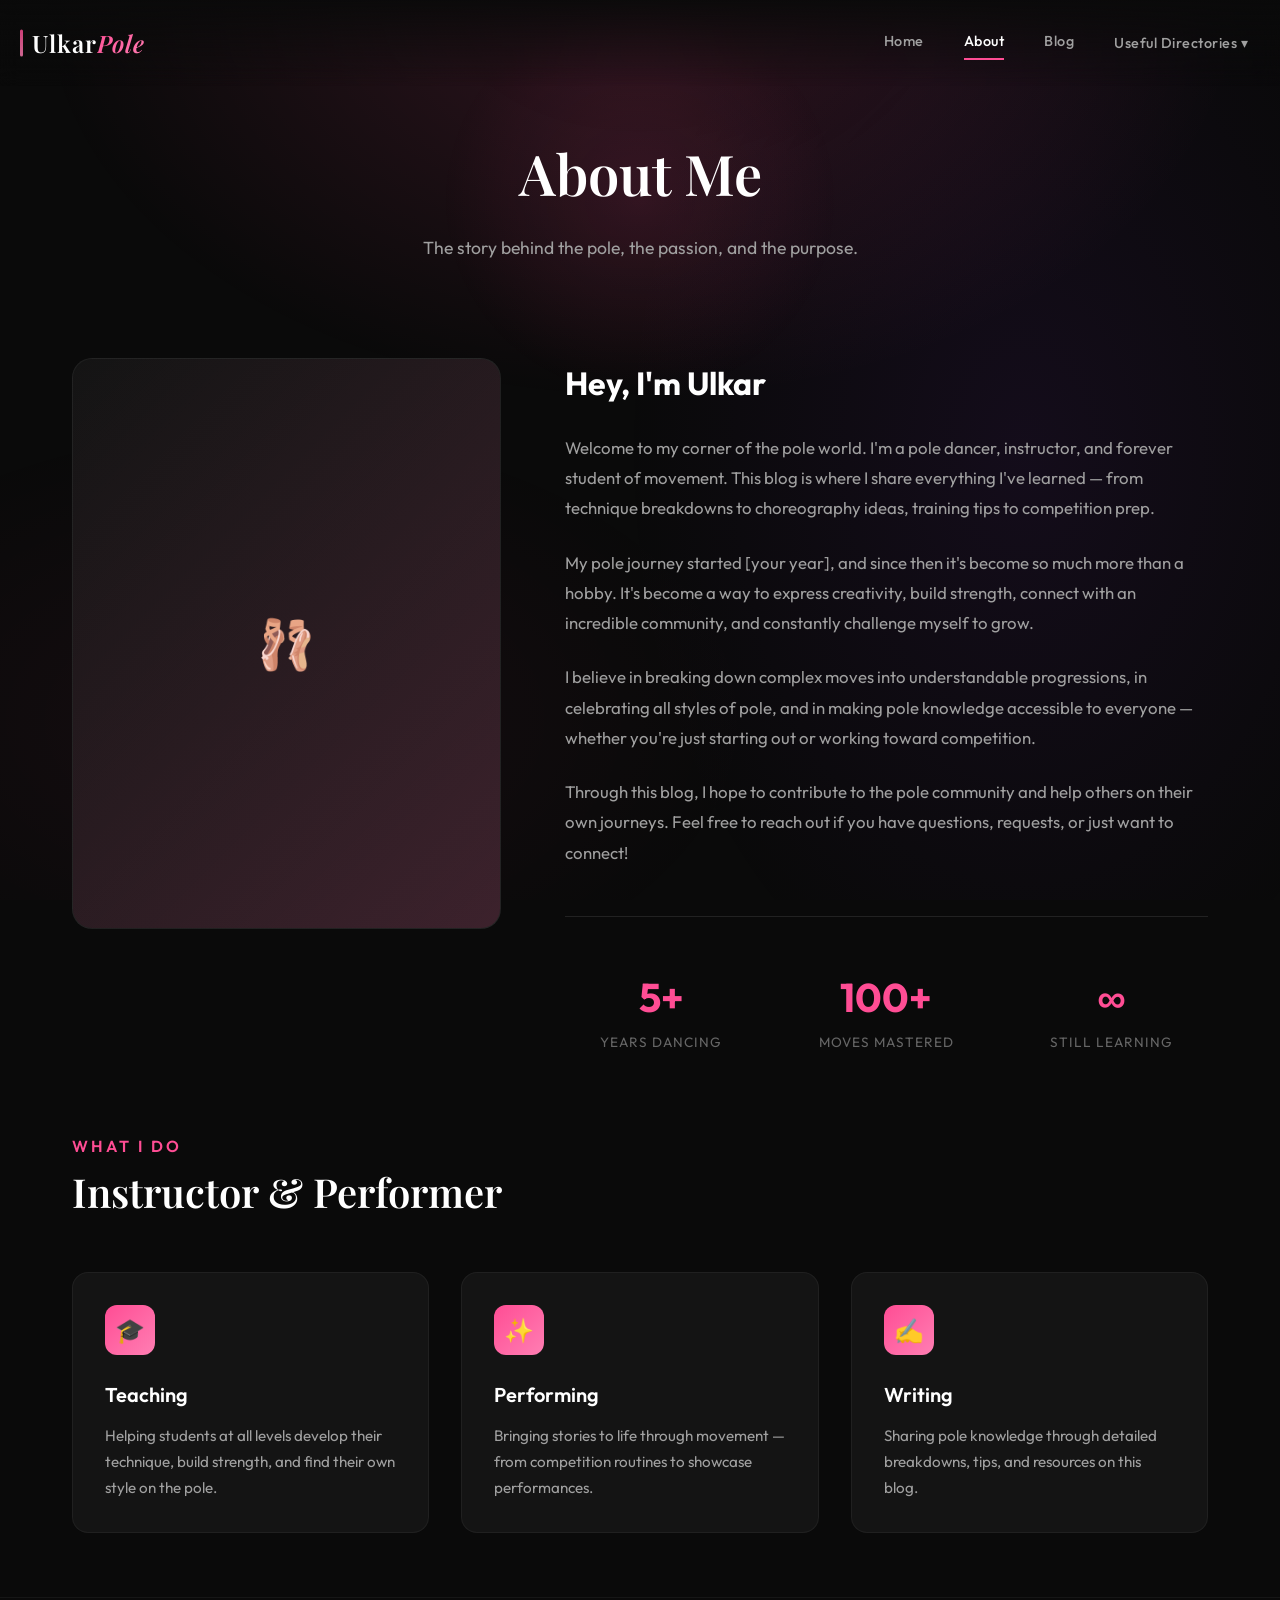
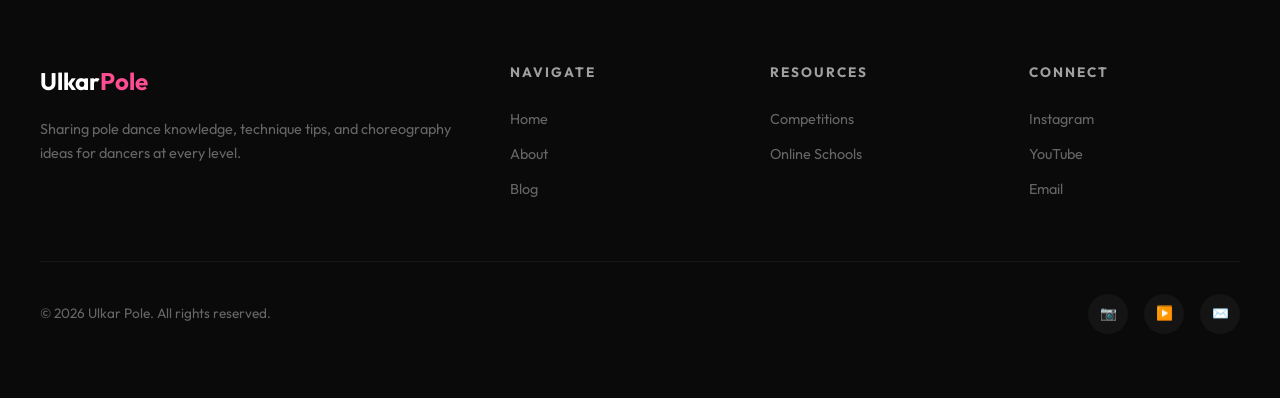
==== about.html @ a1bea476 "updated site" ====
<!DOCTYPE html>
<html lang="en">
<head>
  <meta charset="UTF-8">
  <meta name="viewport" content="width=device-width, initial-scale=1.0">
  <title>About | Ulkar</title>
  <link rel="stylesheet" href="styles.css">
  <link rel="preconnect" href="https://fonts.googleapis.com">
  <link rel="preconnect" href="https://fonts.gstatic.com" crossorigin>
  <link href="https://fonts.googleapis.com/css2?family=Outfit:wght@300;400;500;600;700;800&family=Playfair+Display:ital,wght@0,400;0,600;1,400&display=swap" rel="stylesheet">
</head>

<body>

  <!-- Navigation -->
  <nav>
    <a href="index.html" class="nav-logo">Ulkar<span>Pole</span></a>
    <div class="nav-links">
      <a href="index.html">Home</a>
      <a href="about.html" class="active">About</a>
      <a href="blog.html">Blog</a>
      <div class="nav-dropdown">
        <a href="#" class="nav-dropdown-trigger">Useful Directories ▾</a>
        <div class="nav-dropdown-menu">
          <a href="competitions.html">Competitions</a>
          <a href="schools.html">Online Schools</a>
        </div>
      </div>
    </div>
    <div class="nav-toggle" onclick="toggleMenu()">
      <span></span>
      <span></span>
      <span></span>
    </div>
  </nav>

  <!-- Page Header -->
  <header class="page-header">
    <h1>About Me</h1>
    <p>The story behind the pole, the passion, and the purpose.</p>
  </header>

  <!-- About Content -->
  <div class="container">
    <div class="about-content">
      <div class="about-image">
        <div class="about-image-placeholder">
          🩰
        </div>
      </div>
      
      <div class="about-text">
        <h2>Hey, I'm Ulkar</h2>
        <p>
          Welcome to my corner of the pole world. I'm a pole dancer, instructor, and forever student of movement. This blog is where I share everything I've learned — from technique breakdowns to choreography ideas, training tips to competition prep.
        </p>
        <p>
          My pole journey started [your year], and since then it's become so much more than a hobby. It's become a way to express creativity, build strength, connect with an incredible community, and constantly challenge myself to grow.
        </p>
        <p>
          I believe in breaking down complex moves into understandable progressions, in celebrating all styles of pole, and in making pole knowledge accessible to everyone — whether you're just starting out or working toward competition.
        </p>
        <p>
          Through this blog, I hope to contribute to the pole community and help others on their own journeys. Feel free to reach out if you have questions, requests, or just want to connect!
        </p>
        
        <div class="about-stats">
          <div class="stat">
            <span class="stat-number">5+</span>
            <span class="stat-label">Years Dancing</span>
          </div>
          <div class="stat">
            <span class="stat-number">100+</span>
            <span class="stat-label">Moves Mastered</span>
          </div>
          <div class="stat">
            <span class="stat-number">∞</span>
            <span class="stat-label">Still Learning</span>
          </div>
        </div>
      </div>
    </div>
  </div>

  <!-- What I Do Section -->
  <section class="container">
    <span class="section-title">What I Do</span>
    <h2 class="section-heading">Instructor & Performer</h2>
    
    <div class="cards-grid">
      <div class="card">
        <div class="card-icon">🎓</div>
        <h3>Teaching</h3>
        <p>Helping students at all levels develop their technique, build strength, and find their own style on the pole.</p>
      </div>
      
      <div class="card">
        <div class="card-icon">✨</div>
        <h3>Performing</h3>
        <p>Bringing stories to life through movement — from competition routines to showcase performances.</p>
      </div>
      
      <div class="card">
        <div class="card-icon">✍️</div>
        <h3>Writing</h3>
        <p>Sharing pole knowledge through detailed breakdowns, tips, and resources on this blog.</p>
      </div>
    </div>
  </section>

  <!-- Footer -->
  <footer>
    <div class="footer-content">
      <div class="footer-brand">
        <h3>Ulkar<span>Pole</span></h3>
        <p>Sharing pole dance knowledge, technique tips, and choreography ideas for dancers at every level.</p>
      </div>
      <div class="footer-links">
        <h4>Navigate</h4>
        <a href="index.html">Home</a>
        <a href="about.html">About</a>
        <a href="blog.html">Blog</a>
      </div>
      <div class="footer-links">
        <h4>Resources</h4>
        <a href="competitions.html">Competitions</a>
        <a href="schools.html">Online Schools</a>
      </div>
      <div class="footer-links">
        <h4>Connect</h4>
        <a href="#">Instagram</a>
        <a href="#">YouTube</a>
        <a href="#">Email</a>
      </div>
    </div>
    <div class="footer-bottom">
      <p>© 2026 Ulkar Pole. All rights reserved.</p>
      <div class="social-links">
        <a href="#" title="Instagram">📷</a>
        <a href="#" title="YouTube">▶️</a>
        <a href="#" title="Email">✉️</a>
      </div>
    </div>
  </footer>

  <script>
    function toggleMenu() {
      document.querySelector('.nav-links').classList.toggle('active');
    }
  </script>

</body>
</html>
---- styles.css ----
/* ===== CSS RESET & BASE ===== */
*, *::before, *::after {
  box-sizing: border-box;
  margin: 0;
  padding: 0;
}

:root {
  --bg-dark: #0a0a0a;
  --bg-card: #141414;
  --bg-card-hover: #1a1a1a;
  --accent: #ff4d94;
  --accent-glow: #ff4d9480;
  --accent-light: #ff7eb3;
  --text-primary: #ffffff;
  --text-secondary: #a0a0a0;
  --text-muted: #666666;
  --spotlight-1: radial-gradient(ellipse 600px 400px at 50% 0%, rgba(255, 77, 148, 0.15), transparent);
  --spotlight-2: radial-gradient(ellipse 400px 600px at 80% 50%, rgba(138, 43, 226, 0.08), transparent);
  --spotlight-3: radial-gradient(ellipse 500px 300px at 20% 80%, rgba(255, 77, 148, 0.05), transparent);
}

html {
  scroll-behavior: smooth;
}

body {
  font-family: 'Outfit', -apple-system, BlinkMacSystemFont, 'Segoe UI', Roboto, sans-serif;
  background: var(--bg-dark);
  color: var(--text-primary);
  line-height: 1.6;
  min-height: 100vh;
  overflow-x: hidden;
}

/* ===== SPOTLIGHT BACKGROUND ===== */
body::before {
  content: '';
  position: fixed;
  top: 0;
  left: 0;
  right: 0;
  bottom: 0;
  background: 
    var(--spotlight-1),
    var(--spotlight-2),
    var(--spotlight-3);
  pointer-events: none;
  z-index: -1;
}

/* ===== NAVIGATION ===== */
nav {
  position: fixed;
  top: 0;
  left: 0;
  right: 0;
  z-index: 1000;
  padding: 1.5rem 2rem;
  display: flex;
  justify-content: space-between;
  align-items: center;
  background: linear-gradient(to bottom, rgba(10, 10, 10, 0.95), transparent);
  backdrop-filter: blur(10px);
}

.nav-logo {
  font-family: 'Playfair Display', serif;
  font-size: 1.5rem;
  font-weight: 600;
  color: var(--text-primary);
  text-decoration: none;
  letter-spacing: 1px;
  position: relative;
  display: inline-flex;
  align-items: center;
  transition: all 0.3s ease;
}

.nav-logo::before {
  content: '';
  position: absolute;
  left: -12px;
  top: 50%;
  transform: translateY(-50%);
  width: 3px;
  height: 70%;
  background: linear-gradient(to bottom, var(--accent), var(--accent-light));
  border-radius: 2px;
  opacity: 0.8;
}

.nav-logo span {
  background: linear-gradient(135deg, var(--accent), var(--accent-light));
  -webkit-background-clip: text;
  -webkit-text-fill-color: transparent;
  background-clip: text;
  font-style: italic;
}

.nav-logo:hover {
  transform: translateX(3px);
}

.nav-logo:hover::before {
  height: 100%;
  opacity: 1;
}

.nav-links {
  display: flex;
  gap: 2.5rem;
}

.nav-links a {
  color: var(--text-secondary);
  text-decoration: none;
  font-size: 0.9rem;
  font-weight: 500;
  letter-spacing: 0.5px;
  transition: color 0.3s ease;
  position: relative;
}

.nav-links a::after {
  content: '';
  position: absolute;
  bottom: -4px;
  left: 0;
  width: 0;
  height: 2px;
  background: var(--accent);
  transition: width 0.3s ease;
}

.nav-links a:hover,
.nav-links a.active {
  color: var(--text-primary);
}

.nav-links a:hover::after,
.nav-links a.active::after {
  width: 100%;
}

/* Navigation Dropdown */
.nav-dropdown {
  position: relative;
}

.nav-dropdown-trigger {
  cursor: pointer;
}

.nav-dropdown-trigger::after {
  display: none !important;
}

.nav-dropdown-menu {
  position: absolute;
  top: 100%;
  left: 50%;
  transform: translateX(-50%);
  background: rgba(20, 20, 20, 0.98);
  border: 1px solid rgba(255, 255, 255, 0.1);
  border-radius: 12px;
  padding: 0.75rem 0;
  min-width: 180px;
  opacity: 0;
  visibility: hidden;
  transition: all 0.3s ease;
  margin-top: 0.5rem;
  backdrop-filter: blur(10px);
}

.nav-dropdown:hover .nav-dropdown-menu {
  opacity: 1;
  visibility: visible;
}

.nav-dropdown-menu a {
  display: block;
  padding: 0.6rem 1.25rem;
  font-size: 0.85rem;
}

.nav-dropdown-menu a::after {
  display: none;
}

.nav-dropdown-menu a:hover {
  background: rgba(255, 77, 148, 0.1);
}

/* Mobile Menu */
.nav-toggle {
  display: none;
  flex-direction: column;
  gap: 5px;
  cursor: pointer;
  padding: 5px;
}

.nav-toggle span {
  width: 25px;
  height: 2px;
  background: var(--text-primary);
  transition: all 0.3s ease;
}

/* ===== HERO SECTION ===== */
.hero {
  min-height: 100vh;
  display: flex;
  flex-direction: column;
  justify-content: center;
  align-items: center;
  text-align: center;
  padding: 2rem;
  position: relative;
}

.hero::before {
  content: '';
  position: absolute;
  width: 600px;
  height: 600px;
  background: radial-gradient(circle, var(--accent-glow), transparent 70%);
  top: 50%;
  left: 50%;
  transform: translate(-50%, -50%);
  opacity: 0.3;
  animation: pulse 8s ease-in-out infinite;
}

@keyframes pulse {
  0%, 100% { transform: translate(-50%, -50%) scale(1); opacity: 0.3; }
  50% { transform: translate(-50%, -50%) scale(1.1); opacity: 0.4; }
}

.hero-content {
  position: relative;
  z-index: 1;
  max-width: 800px;
}

/* Hero Photo */
.hero-photo {
  width: 160px;
  height: 160px;
  margin: 0 auto 2rem;
  position: relative;
}

.hero-photo img {
  width: 100%;
  height: 100%;
  object-fit: cover;
  border-radius: 50%;
  border: 3px solid var(--accent);
  box-shadow: 0 0 40px var(--accent-glow);
}

.hero-photo-placeholder {
  width: 100%;
  height: 100%;
  border-radius: 50%;
  background: linear-gradient(135deg, var(--bg-card) 0%, var(--bg-card-hover) 100%);
  border: 3px solid var(--accent);
  box-shadow: 0 0 40px var(--accent-glow);
  display: flex;
  align-items: center;
  justify-content: center;
  color: var(--text-muted);
  font-size: 0.85rem;
  text-align: center;
}

/* Instagram Link */
.instagram-link {
  display: inline-flex;
  align-items: center;
  gap: 0.5rem;
  color: var(--text-secondary);
  text-decoration: none;
  font-size: 0.95rem;
  margin-bottom: 2rem;
  padding: 0.5rem 1rem;
  border-radius: 30px;
  background: rgba(255, 255, 255, 0.05);
  border: 1px solid rgba(255, 255, 255, 0.1);
  transition: all 0.3s ease;
}

.instagram-link:hover {
  color: var(--accent);
  border-color: var(--accent);
  background: rgba(255, 77, 148, 0.1);
}

.instagram-link svg {
  transition: transform 0.3s ease;
}

.instagram-link:hover svg {
  transform: scale(1.1);
}

.hero h1 {
  font-family: 'Playfair Display', Georgia, serif;
  font-size: clamp(2.5rem, 8vw, 5rem);
  font-weight: 600;
  letter-spacing: -1px;
  margin-bottom: 1rem;
  background: linear-gradient(135deg, var(--text-primary) 0%, var(--accent-light) 50%, var(--accent) 100%);
  -webkit-background-clip: text;
  -webkit-text-fill-color: transparent;
  background-clip: text;
}

.hero .tagline {
  font-size: clamp(1rem, 2.5vw, 1.25rem);
  color: var(--text-secondary);
  margin-bottom: 2.5rem;
  font-weight: 300;
  letter-spacing: 2px;
  text-transform: uppercase;
}

.hero-buttons {
  display: flex;
  gap: 1rem;
  justify-content: center;
  flex-wrap: wrap;
}

/* ===== BUTTONS ===== */
.btn {
  display: inline-flex;
  align-items: center;
  gap: 0.5rem;
  padding: 1rem 2rem;
  border-radius: 50px;
  font-size: 0.95rem;
  font-weight: 600;
  text-decoration: none;
  transition: all 0.3s ease;
  cursor: pointer;
  border: none;
}

.btn-primary {
  background: var(--accent);
  color: var(--text-primary);
  box-shadow: 0 4px 30px var(--accent-glow);
}

.btn-primary:hover {
  transform: translateY(-2px);
  box-shadow: 0 8px 40px var(--accent-glow);
}

.btn-secondary {
  background: transparent;
  color: var(--text-primary);
  border: 1px solid var(--text-muted);
}

.btn-secondary:hover {
  border-color: var(--accent);
  color: var(--accent);
}

/* ===== CONTAINER ===== */
.container {
  max-width: 1200px;
  margin: 0 auto;
  padding: 0 2rem;
}

/* ===== PAGE HEADER ===== */
.page-header {
  padding: 8rem 2rem 4rem;
  text-align: center;
  position: relative;
}

.page-header::before {
  content: '';
  position: absolute;
  width: 400px;
  height: 400px;
  background: radial-gradient(circle, var(--accent-glow), transparent 70%);
  top: 0;
  left: 50%;
  transform: translateX(-50%);
  opacity: 0.2;
}

.page-header h1 {
  font-family: 'Playfair Display', Georgia, serif;
  font-size: clamp(2rem, 5vw, 3.5rem);
  font-weight: 600;
  margin-bottom: 1rem;
  position: relative;
}

.page-header p {
  color: var(--text-secondary);
  font-size: 1.1rem;
  max-width: 600px;
  margin: 0 auto;
  position: relative;
}

/* ===== SECTIONS ===== */
section {
  padding: 5rem 0;
}

.section-title {
  font-size: 1rem;
  font-weight: 600;
  color: var(--accent);
  text-transform: uppercase;
  letter-spacing: 3px;
  margin-bottom: 0.5rem;
}

.section-heading {
  font-family: 'Playfair Display', Georgia, serif;
  font-size: clamp(1.75rem, 4vw, 2.5rem);
  font-weight: 600;
  margin-bottom: 3rem;
}

/* ===== CARDS GRID ===== */
.cards-grid {
  display: grid;
  grid-template-columns: repeat(auto-fill, minmax(320px, 1fr));
  gap: 2rem;
}

.card {
  background: var(--bg-card);
  border-radius: 16px;
  padding: 2rem;
  border: 1px solid rgba(255, 255, 255, 0.05);
  transition: all 0.3s ease;
  position: relative;
  overflow: hidden;
}

.card::before {
  content: '';
  position: absolute;
  top: 0;
  left: 0;
  right: 0;
  height: 3px;
  background: linear-gradient(90deg, var(--accent), var(--accent-light));
  opacity: 0;
  transition: opacity 0.3s ease;
}

.card:hover {
  background: var(--bg-card-hover);
  transform: translateY(-4px);
  border-color: rgba(255, 77, 148, 0.2);
}

.card:hover::before {
  opacity: 1;
}

.card-icon {
  width: 50px;
  height: 50px;
  background: linear-gradient(135deg, var(--accent), var(--accent-light));
  border-radius: 12px;
  display: flex;
  align-items: center;
  justify-content: center;
  font-size: 1.5rem;
  margin-bottom: 1.5rem;
}

.card h3 {
  font-size: 1.25rem;
  font-weight: 600;
  margin-bottom: 0.75rem;
}

.card p {
  color: var(--text-secondary);
  font-size: 0.95rem;
  line-height: 1.7;
}

.card-meta {
  display: flex;
  gap: 1rem;
  margin-top: 1.5rem;
  padding-top: 1.5rem;
  border-top: 1px solid rgba(255, 255, 255, 0.05);
}

.card-tag {
  font-size: 0.8rem;
  padding: 0.25rem 0.75rem;
  background: rgba(255, 77, 148, 0.15);
  color: var(--accent-light);
  border-radius: 20px;
}

.card-link {
  color: var(--accent);
  text-decoration: none;
  font-size: 0.9rem;
  font-weight: 500;
  display: inline-flex;
  align-items: center;
  gap: 0.5rem;
  margin-top: 1rem;
  transition: gap 0.3s ease;
}

.card-link:hover {
  gap: 0.75rem;
}

/* ===== ABOUT PAGE ===== */
.about-content {
  display: grid;
  grid-template-columns: 1fr 1.5fr;
  gap: 4rem;
  align-items: start;
  padding: 2rem 0 5rem;
}

.about-image {
  position: relative;
}

.about-image-placeholder {
  aspect-ratio: 3/4;
  background: linear-gradient(135deg, var(--bg-card) 0%, var(--bg-card-hover) 100%);
  border-radius: 20px;
  border: 1px solid rgba(255, 255, 255, 0.05);
  display: flex;
  align-items: center;
  justify-content: center;
  color: var(--text-muted);
  font-size: 3rem;
  position: relative;
  overflow: hidden;
}

.about-image-placeholder::before {
  content: '';
  position: absolute;
  inset: 0;
  background: linear-gradient(135deg, transparent, var(--accent-glow));
  opacity: 0.3;
}

.about-text h2 {
  font-size: 2rem;
  margin-bottom: 1.5rem;
}

.about-text p {
  color: var(--text-secondary);
  margin-bottom: 1.5rem;
  font-size: 1.05rem;
  line-height: 1.8;
}

.about-stats {
  display: grid;
  grid-template-columns: repeat(3, 1fr);
  gap: 2rem;
  margin-top: 3rem;
  padding-top: 3rem;
  border-top: 1px solid rgba(255, 255, 255, 0.1);
}

.stat {
  text-align: center;
}

.stat-number {
  font-size: 2.5rem;
  font-weight: 700;
  color: var(--accent);
  display: block;
}

.stat-label {
  font-size: 0.85rem;
  color: var(--text-muted);
  text-transform: uppercase;
  letter-spacing: 1px;
}

/* ===== DIRECTORY LISTS ===== */
.directory-filters {
  display: flex;
  gap: 1rem;
  flex-wrap: wrap;
  margin-bottom: 3rem;
}

.filter-btn {
  padding: 0.6rem 1.25rem;
  background: var(--bg-card);
  border: 1px solid rgba(255, 255, 255, 0.1);
  color: var(--text-secondary);
  border-radius: 30px;
  font-size: 0.85rem;
  cursor: pointer;
  transition: all 0.3s ease;
}

.filter-btn:hover,
.filter-btn.active {
  background: var(--accent);
  color: var(--text-primary);
  border-color: var(--accent);
}

.directory-item {
  display: grid;
  grid-template-columns: auto 1fr auto;
  gap: 1.5rem;
  align-items: center;
  padding: 1.5rem 2rem;
  background: var(--bg-card);
  border-radius: 12px;
  margin-bottom: 1rem;
  border: 1px solid rgba(255, 255, 255, 0.05);
  transition: all 0.3s ease;
}

.directory-item:hover {
  background: var(--bg-card-hover);
  border-color: rgba(255, 77, 148, 0.2);
}

.directory-logo {
  width: 60px;
  height: 60px;
  background: linear-gradient(135deg, #1a1a1a, #2a2a2a);
  border-radius: 12px;
  display: flex;
  align-items: center;
  justify-content: center;
  font-weight: 700;
  color: var(--accent);
}

.directory-info h3 {
  font-size: 1.1rem;
  margin-bottom: 0.25rem;
}

.directory-info p {
  color: var(--text-muted);
  font-size: 0.9rem;
}

.directory-tags {
  display: flex;
  gap: 0.5rem;
  flex-wrap: wrap;
}

/* ===== BLOG ===== */
.blog-grid {
  display: grid;
  grid-template-columns: repeat(auto-fill, minmax(350px, 1fr));
  gap: 2rem;
}

.blog-card {
  background: var(--bg-card);
  border-radius: 16px;
  overflow: hidden;
  border: 1px solid rgba(255, 255, 255, 0.05);
  transition: all 0.3s ease;
}

.blog-card:hover {
  transform: translateY(-4px);
  border-color: rgba(255, 77, 148, 0.2);
}

.blog-card-image {
  height: 200px;
  background: linear-gradient(135deg, var(--bg-card-hover), var(--bg-dark));
  position: relative;
  overflow: hidden;
}

.blog-card-image::before {
  content: '';
  position: absolute;
  inset: 0;
  background: linear-gradient(to top, var(--bg-card), transparent);
}

.blog-card-content {
  padding: 1.5rem;
}

.blog-card-date {
  font-size: 0.8rem;
  color: var(--accent);
  text-transform: uppercase;
  letter-spacing: 1px;
}

.blog-card h3 {
  font-size: 1.25rem;
  margin: 0.75rem 0;
}

.blog-card p {
  color: var(--text-secondary);
  font-size: 0.95rem;
}

.blog-card a {
  text-decoration: none;
  color: inherit;
}

/* ===== BLOG POST PAGE ===== */
.blog-post {
  max-width: 800px;
  margin: 0 auto;
  padding: 6rem 2rem 4rem;
}

.blog-post-header {
  text-align: center;
  margin-bottom: 3rem;
  padding-bottom: 2rem;
  border-bottom: 1px solid rgba(255, 255, 255, 0.1);
}

.back-link {
  display: inline-block;
  color: var(--accent);
  text-decoration: none;
  font-size: 0.9rem;
  margin-bottom: 1.5rem;
  transition: opacity 0.3s ease;
}

.back-link:hover {
  opacity: 0.8;
}

.blog-post-date {
  display: block;
  color: var(--text-secondary);
  font-size: 0.9rem;
  margin-bottom: 1rem;
}

.blog-post-header h1 {
  font-family: 'Playfair Display', serif;
  font-size: clamp(2rem, 5vw, 3rem);
  font-weight: 600;
  margin-bottom: 1rem;
  line-height: 1.2;
}

.blog-post-subtitle {
  color: var(--text-secondary);
  font-size: 1.1rem;
  max-width: 600px;
  margin: 0 auto;
}

.blog-post-content {
  font-size: 1.05rem;
  line-height: 1.8;
}

.blog-post-content p {
  margin-bottom: 1.5rem;
  color: var(--text-secondary);
}

.blog-post-content > p:first-child {
  font-size: 1.15rem;
  color: var(--text-primary);
}

.blog-section {
  margin: 3rem 0;
  padding: 2rem;
  background: var(--bg-card);
  border-radius: 16px;
  border: 1px solid rgba(255, 255, 255, 0.05);
}

.blog-section h2 {
  font-family: 'Playfair Display', serif;
  font-size: 1.75rem;
  margin-bottom: 1rem;
  color: var(--text-primary);
}

.blog-section h3 {
  font-size: 1.1rem;
  font-weight: 600;
  margin: 1.5rem 0 0.75rem;
  color: var(--accent-light);
}

.blog-section ul {
  list-style: none;
  margin-bottom: 1rem;
}

.blog-section ul li {
  position: relative;
  padding-left: 1.5rem;
  margin-bottom: 0.5rem;
  color: var(--text-secondary);
}

.blog-section ul li::before {
  content: '→';
  position: absolute;
  left: 0;
  color: var(--accent);
}

.blog-section ul li strong {
  color: var(--text-primary);
}

.info-box {
  margin-top: 1.5rem;
  padding: 1rem 1.25rem;
  background: rgba(255, 77, 148, 0.1);
  border-left: 3px solid var(--accent);
  border-radius: 0 8px 8px 0;
}

.info-box p {
  margin: 0;
  font-size: 0.95rem;
}

.blog-post-nav {
  margin-top: 3rem;
  padding-top: 2rem;
  border-top: 1px solid rgba(255, 255, 255, 0.1);
  text-align: center;
}

/* ===== FOOTER ===== */
footer {
  padding: 4rem 2rem;
  border-top: 1px solid rgba(255, 255, 255, 0.05);
  margin-top: 4rem;
}

.footer-content {
  max-width: 1200px;
  margin: 0 auto;
  display: grid;
  grid-template-columns: 2fr 1fr 1fr 1fr;
  gap: 3rem;
}

.footer-brand h3 {
  font-size: 1.5rem;
  margin-bottom: 1rem;
}

.footer-brand h3 span {
  color: var(--accent);
}

.footer-brand p {
  color: var(--text-muted);
  font-size: 0.9rem;
  line-height: 1.7;
}

.footer-links h4 {
  font-size: 0.85rem;
  text-transform: uppercase;
  letter-spacing: 2px;
  margin-bottom: 1.5rem;
  color: var(--text-secondary);
}

.footer-links a {
  display: block;
  color: var(--text-muted);
  text-decoration: none;
  font-size: 0.9rem;
  margin-bottom: 0.75rem;
  transition: color 0.3s ease;
}

.footer-links a:hover {
  color: var(--accent);
}

.footer-bottom {
  max-width: 1200px;
  margin: 3rem auto 0;
  padding-top: 2rem;
  border-top: 1px solid rgba(255, 255, 255, 0.05);
  display: flex;
  justify-content: space-between;
  align-items: center;
  color: var(--text-muted);
  font-size: 0.85rem;
}

.social-links {
  display: flex;
  gap: 1rem;
}

.social-links a {
  width: 40px;
  height: 40px;
  background: var(--bg-card);
  border-radius: 50%;
  display: flex;
  align-items: center;
  justify-content: center;
  color: var(--text-secondary);
  text-decoration: none;
  transition: all 0.3s ease;
}

.social-links a:hover {
  background: var(--accent);
  color: var(--text-primary);
}

/* ===== RESPONSIVE ===== */
@media (max-width: 968px) {
  .about-content {
    grid-template-columns: 1fr;
    gap: 2rem;
  }
  
  .about-image-placeholder {
    max-width: 400px;
    margin: 0 auto;
  }
  
  .footer-content {
    grid-template-columns: 1fr 1fr;
  }
}

@media (max-width: 768px) {
  .nav-links {
    display: none;
    position: absolute;
    top: 100%;
    left: 0;
    right: 0;
    background: rgba(10, 10, 10, 0.98);
    flex-direction: column;
    padding: 2rem;
    gap: 1.5rem;
    border-bottom: 1px solid rgba(255, 255, 255, 0.05);
  }
  
  .nav-links.active {
    display: flex;
  }
  
  .nav-toggle {
    display: flex;
  }
  
  .directory-item {
    grid-template-columns: 1fr;
    text-align: center;
  }
  
  .directory-logo {
    margin: 0 auto;
  }
  
  .directory-tags {
    justify-content: center;
  }
  
  .footer-content {
    grid-template-columns: 1fr;
    text-align: center;
  }
  
  .footer-bottom {
    flex-direction: column;
    gap: 1rem;
  }
  
  .about-stats {
    grid-template-columns: 1fr;
    gap: 1.5rem;
  }
}

@media (max-width: 480px) {
  .cards-grid,
  .blog-grid {
    grid-template-columns: 1fr;
  }
  
  .hero-buttons {
    flex-direction: column;
    align-items: center;
  }
  
  .btn {
    width: 100%;
    justify-content: center;
  }
}
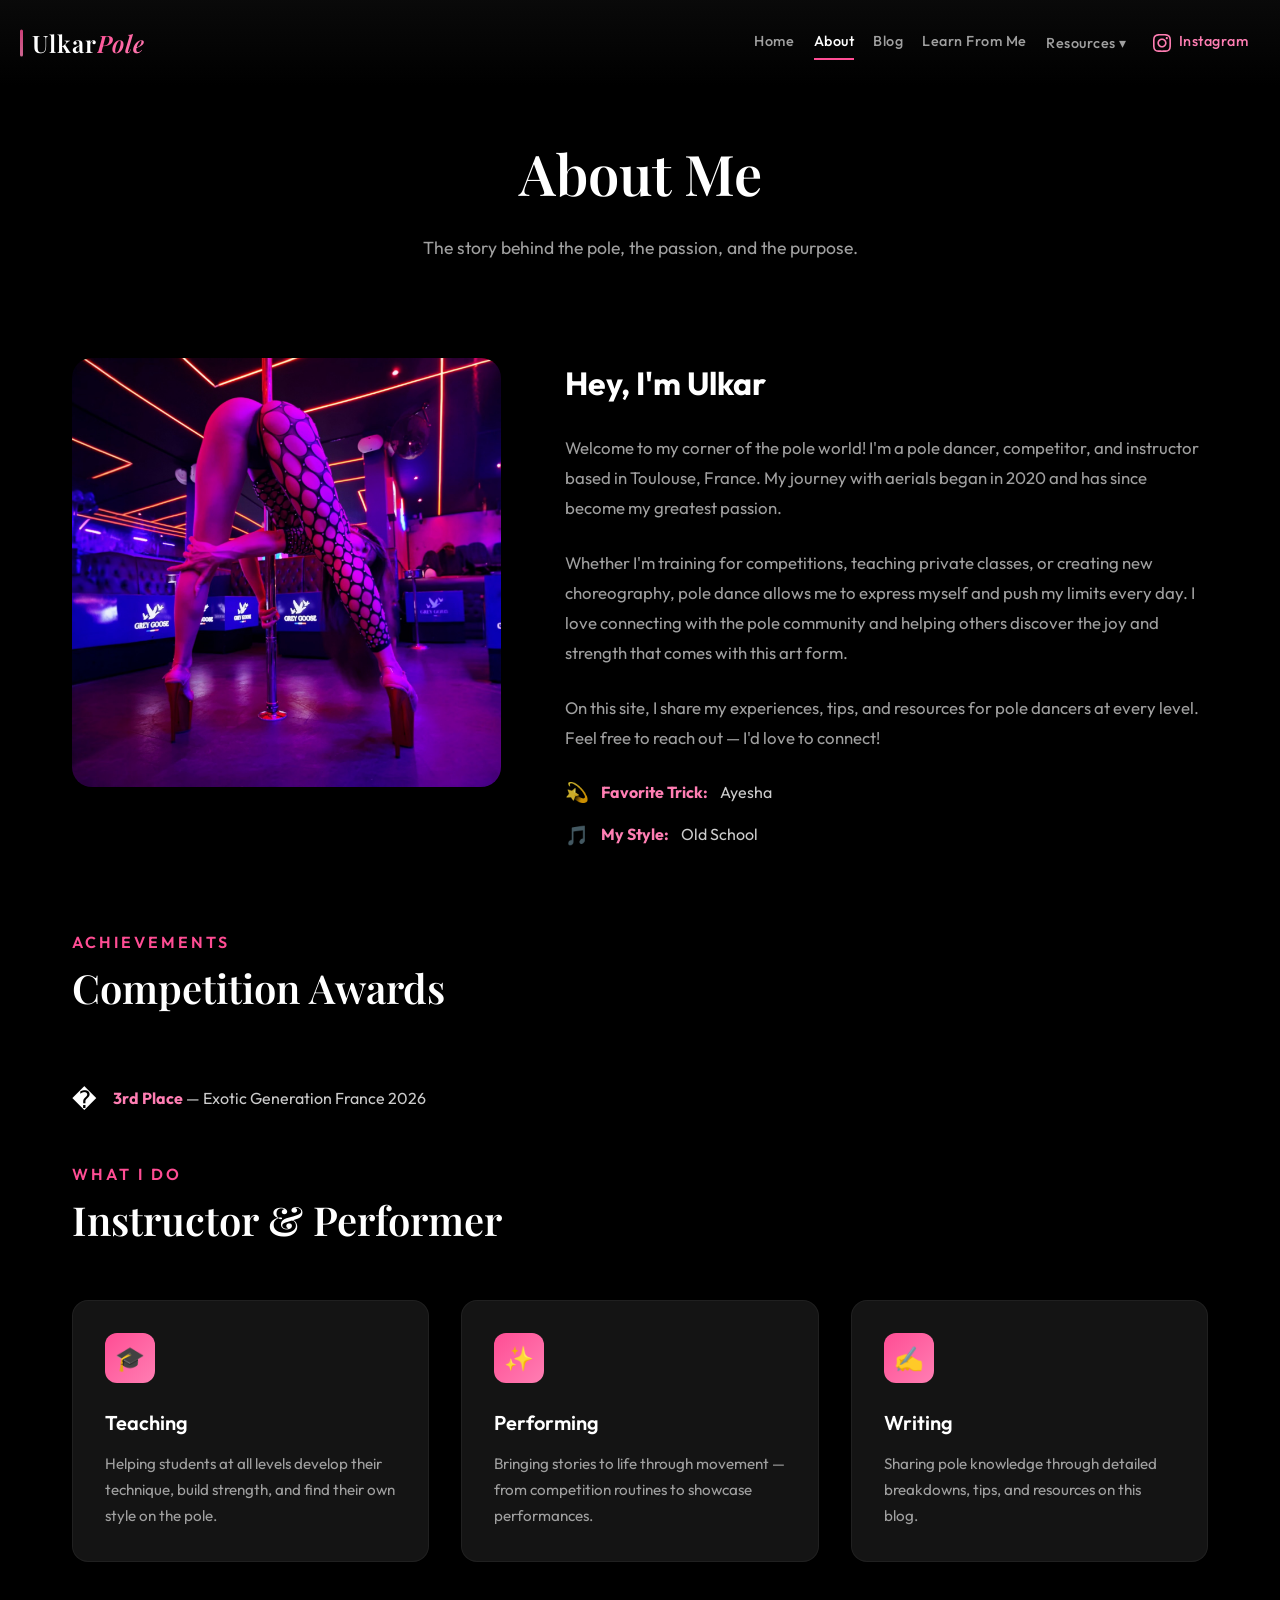
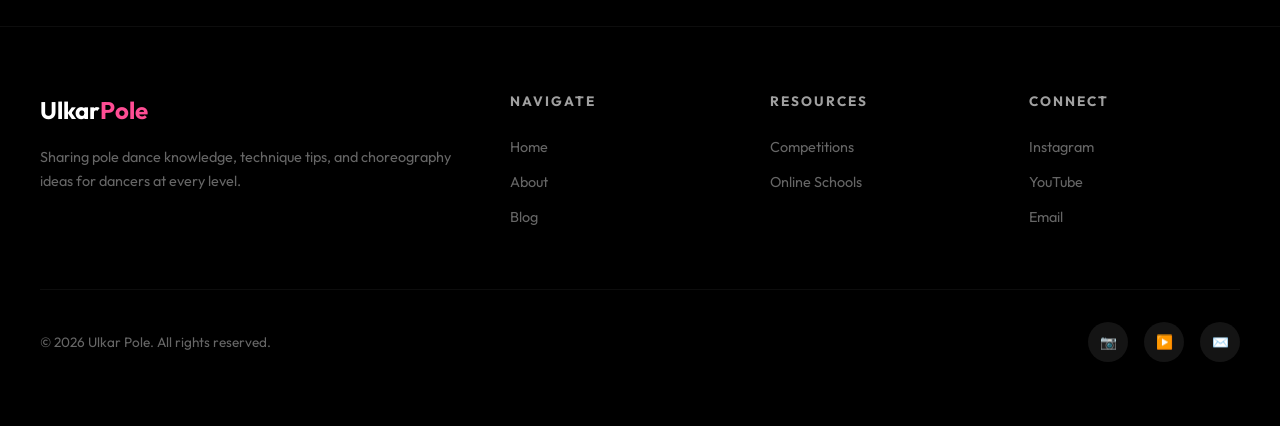
==== commit 395ed36d: "Imporved a bunch" ====
--- a/about.html
+++ b/about.html
@@ -8,31 +8,13 @@
   <link rel="preconnect" href="https://fonts.googleapis.com">
   <link rel="preconnect" href="https://fonts.gstatic.com" crossorigin>
   <link href="https://fonts.googleapis.com/css2?family=Outfit:wght@300;400;500;600;700;800&family=Playfair+Display:ital,wght@0,400;0,600;1,400&display=swap" rel="stylesheet">
+  <script src="components/loader.js"></script>
 </head>
 
 <body>
 
   <!-- Navigation -->
-  <nav>
-    <a href="index.html" class="nav-logo">Ulkar<span>Pole</span></a>
-    <div class="nav-links">
-      <a href="index.html">Home</a>
-      <a href="about.html" class="active">About</a>
-      <a href="blog.html">Blog</a>
-      <div class="nav-dropdown">
-        <a href="#" class="nav-dropdown-trigger">Useful Directories ▾</a>
-        <div class="nav-dropdown-menu">
-          <a href="competitions.html">Competitions</a>
-          <a href="schools.html">Online Schools</a>
-        </div>
-      </div>
-    </div>
-    <div class="nav-toggle" onclick="toggleMenu()">
-      <span></span>
-      <span></span>
-      <span></span>
-    </div>
-  </nav>
+  <div id="nav-placeholder"></div>
 
   <!-- Page Header -->
   <header class="page-header">
@@ -44,43 +26,70 @@
   <div class="container">
     <div class="about-content">
       <div class="about-image">
-        <div class="about-image-placeholder">
-          🩰
-        </div>
+        <img src="images/Profile.jpg" alt="Ulkar" style="width: 100%; border-radius: 20px; object-fit: cover;">
       </div>
       
       <div class="about-text">
         <h2>Hey, I'm Ulkar</h2>
         <p>
-          Welcome to my corner of the pole world. I'm a pole dancer, instructor, and forever student of movement. This blog is where I share everything I've learned — from technique breakdowns to choreography ideas, training tips to competition prep.
+          Welcome to my corner of the pole world! I'm a pole dancer, competitor, and instructor based in Toulouse, France. My journey with aerials began in 2020 and has since become my greatest passion.
         </p>
         <p>
-          My pole journey started [your year], and since then it's become so much more than a hobby. It's become a way to express creativity, build strength, connect with an incredible community, and constantly challenge myself to grow.
+          Whether I'm training for competitions, teaching private classes, or creating new choreography, pole dance allows me to express myself and push my limits every day. I love connecting with the pole community and helping others discover the joy and strength that comes with this art form.
         </p>
         <p>
-          I believe in breaking down complex moves into understandable progressions, in celebrating all styles of pole, and in making pole knowledge accessible to everyone — whether you're just starting out or working toward competition.
-        </p>
-        <p>
-          Through this blog, I hope to contribute to the pole community and help others on their own journeys. Feel free to reach out if you have questions, requests, or just want to connect!
+          On this site, I share my experiences, tips, and resources for pole dancers at every level. Feel free to reach out — I'd love to connect!
         </p>
         
-        <div class="about-stats">
-          <div class="stat">
-            <span class="stat-number">5+</span>
-            <span class="stat-label">Years Dancing</span>
-          </div>
-          <div class="stat">
-            <span class="stat-number">100+</span>
-            <span class="stat-label">Moves Mastered</span>
-          </div>
-          <div class="stat">
-            <span class="stat-number">∞</span>
-            <span class="stat-label">Still Learning</span>
-          </div>
-        </div>
+        <ul style="list-style: none; padding: 0; margin-top: 1.5rem;">
+          <li style="display: flex; align-items: center; gap: 0.75rem; margin-bottom: 0.75rem; color: rgba(255,255,255,0.8);">
+            <span style="font-size: 1.2rem;">💫</span> <strong style="color: #ff7eb3;">Favorite Trick:</strong> Ayesha
+          </li>
+          <li style="display: flex; align-items: center; gap: 0.75rem; color: rgba(255,255,255,0.8);">
+            <span style="font-size: 1.2rem;">🎵</span> <strong style="color: #ff7eb3;">My Style:</strong> Old School
+          </li>
+        </ul>
       </div>
     </div>
   </div>
+
+  <!-- Competition Awards -->
+  <section class="container">
+    <style>
+      .awards-list {
+        margin: 2rem 0;
+      }
+      .award-item {
+        display: flex;
+        align-items: center;
+        gap: 1rem;
+        padding: 0.75rem 0;
+        border-bottom: 1px solid rgba(255, 255, 255, 0.08);
+      }
+      .award-item:last-child {
+        border-bottom: none;
+      }
+      .award-item .award-icon {
+        font-size: 1.5rem;
+      }
+      .award-item .award-info {
+        color: rgba(255, 255, 255, 0.8);
+      }
+      .award-item .award-info strong {
+        color: #ff7eb3;
+      }
+    </style>
+    
+    <span class="section-title">Achievements</span>
+    <h2 class="section-heading">Competition Awards</h2>
+    
+    <div class="awards-list">
+      <div class="award-item">
+        <span class="award-icon">�</span>
+        <span class="award-info"><strong>3rd Place</strong> — Exotic Generation France 2026</span>
+      </div>
+    </div>
+  </section>
 
   <!-- What I Do Section -->
   <section class="container">
@@ -109,45 +118,7 @@
   </section>
 
   <!-- Footer -->
-  <footer>
-    <div class="footer-content">
-      <div class="footer-brand">
-        <h3>Ulkar<span>Pole</span></h3>
-        <p>Sharing pole dance knowledge, technique tips, and choreography ideas for dancers at every level.</p>
-      </div>
-      <div class="footer-links">
-        <h4>Navigate</h4>
-        <a href="index.html">Home</a>
-        <a href="about.html">About</a>
-        <a href="blog.html">Blog</a>
-      </div>
-      <div class="footer-links">
-        <h4>Resources</h4>
-        <a href="competitions.html">Competitions</a>
-        <a href="schools.html">Online Schools</a>
-      </div>
-      <div class="footer-links">
-        <h4>Connect</h4>
-        <a href="#">Instagram</a>
-        <a href="#">YouTube</a>
-        <a href="#">Email</a>
-      </div>
-    </div>
-    <div class="footer-bottom">
-      <p>© 2026 Ulkar Pole. All rights reserved.</p>
-      <div class="social-links">
-        <a href="#" title="Instagram">📷</a>
-        <a href="#" title="YouTube">▶️</a>
-        <a href="#" title="Email">✉️</a>
-      </div>
-    </div>
-  </footer>
-
-  <script>
-    function toggleMenu() {
-      document.querySelector('.nav-links').classList.toggle('active');
-    }
-  </script>
+  <div id="footer-placeholder"></div>
 
 </body>
-</html>
+</html>
--- a/styles.css
+++ b/styles.css
@@ -6,7 +6,7 @@
 }
 
 :root {
-  --bg-dark: #0a0a0a;
+  --bg-dark: #000000;
   --bg-card: #141414;
   --bg-card-hover: #1a1a1a;
   --accent: #ff4d94;
@@ -15,13 +15,14 @@
   --text-primary: #ffffff;
   --text-secondary: #a0a0a0;
   --text-muted: #666666;
-  --spotlight-1: radial-gradient(ellipse 600px 400px at 50% 0%, rgba(255, 77, 148, 0.15), transparent);
-  --spotlight-2: radial-gradient(ellipse 400px 600px at 80% 50%, rgba(138, 43, 226, 0.08), transparent);
-  --spotlight-3: radial-gradient(ellipse 500px 300px at 20% 80%, rgba(255, 77, 148, 0.05), transparent);
+  --spotlight-1: none;
+  --spotlight-2: none;
+  --spotlight-3: none;
 }
 
 html {
   scroll-behavior: smooth;
+  overflow-x: hidden;
 }
 
 body {
@@ -31,6 +32,7 @@
   line-height: 1.6;
   min-height: 100vh;
   overflow-x: hidden;
+  max-width: 100vw;
 }
 
 /* ===== SPOTLIGHT BACKGROUND ===== */
@@ -221,16 +223,7 @@
 }
 
 .hero::before {
-  content: '';
-  position: absolute;
-  width: 600px;
-  height: 600px;
-  background: radial-gradient(circle, var(--accent-glow), transparent 70%);
-  top: 50%;
-  left: 50%;
-  transform: translate(-50%, -50%);
-  opacity: 0.3;
-  animation: pulse 8s ease-in-out infinite;
+  display: none;
 }
 
 @keyframes pulse {
@@ -241,39 +234,91 @@
 .hero-content {
   position: relative;
   z-index: 1;
-  max-width: 800px;
-}
-
-/* Hero Photo */
-.hero-photo {
-  width: 160px;
-  height: 160px;
-  margin: 0 auto 2rem;
-  position: relative;
-}
-
-.hero-photo img {
+  max-width: 1500px;
   width: 100%;
-  height: 100%;
-  object-fit: cover;
-  border-radius: 50%;
-  border: 3px solid var(--accent);
-  box-shadow: 0 0 40px var(--accent-glow);
-}
-
-.hero-photo-placeholder {
-  width: 100%;
-  height: 100%;
-  border-radius: 50%;
-  background: linear-gradient(135deg, var(--bg-card) 0%, var(--bg-card-hover) 100%);
-  border: 3px solid var(--accent);
-  box-shadow: 0 0 40px var(--accent-glow);
+}
+
+/* Hero Photo with Title */
+.hero-photo-bg {
+  width: min(1300px, 130vw);
+  height: min(1300px, 130vw);
+  margin: 10% auto -400px;
+  position: relative;
   display: flex;
   align-items: center;
   justify-content: center;
-  color: var(--text-muted);
-  font-size: 0.85rem;
+}
+
+.hero-photo-bg img {
+  position: absolute;
+  width: 80%;
+  height: 80%;
+  object-fit: contain;
+  object-position: center;
+  filter: brightness(0.7);
+  top: -5%;
+  mask-image: radial-gradient(circle, black 30%, transparent 65%);
+  -webkit-mask-image: radial-gradient(circle, black 40%, transparent 65%);
+}
+
+.hero-photo-text {
+  position: relative;
+  z-index: 1;
   text-align: center;
+  padding: 1rem;
+  margin-top: 10%;
+}
+
+.hero-photo-bg h1 {
+  font-family: 'Playfair Display', Georgia, serif;
+  font-size: clamp(2rem, 6vw, 3rem);
+  font-weight: 600;
+  letter-spacing: -1px;
+  background: linear-gradient(135deg, var(--accent) 0%, var(--accent-light) 50%, #ffb6d9 100%);
+  -webkit-background-clip: text;
+  -webkit-text-fill-color: transparent;
+  background-clip: text;
+  text-shadow: none;
+  filter: drop-shadow(0 0 15px var(--accent-glow)) drop-shadow(0 0 30px rgba(255, 77, 148, 0.4));
+  margin-bottom: 0.2rem;
+}
+
+.hero-photo-bg .tagline {
+  font-size: 0.6rem;
+  color: var(--accent-light);
+  font-weight: 400;
+  letter-spacing: 0.5px;
+  text-transform: uppercase;
+  text-shadow: 0 0 10px var(--accent-glow), 0 0 20px rgba(255, 77, 148, 0.3);
+  transform: scale(0.5);
+  transform-origin: center;
+  /* white-space: nowrap; */
+}
+
+/* Instagram Link inside photo */
+.hero-photo-text .instagram-link {
+  display: inline-flex;
+  align-items: center;
+  gap: 0.4rem;
+  color: var(--text-primary);
+  text-decoration: none;
+  font-size: 1.2rem;
+  margin-top: -1.5rem;
+  margin-bottom: 0;
+  padding: 0.5rem 1rem;
+  border-radius: 25px;
+  background: linear-gradient(135deg, rgba(255, 77, 148, 0.3), rgba(255, 126, 179, 0.2));
+  border: 1px solid var(--accent);
+  box-shadow: 0 0 20px var(--accent-glow), inset 0 0 15px rgba(255, 77, 148, 0.1);
+  transition: all 0.3s ease;
+}
+
+.hero-photo-text .instagram-link:hover {
+  color: var(--text-primary);
+  border-color: var(--accent-light);
+  background: linear-gradient(135deg, rgba(255, 77, 148, 0.5), rgba(255, 126, 179, 0.3));
+  box-shadow: 0 0 30px var(--accent-glow), inset 0 0 20px rgba(255, 77,  148, 0.2);
+  transform: scale(1.05);
 }
 
 /* Instagram Link */
@@ -306,20 +351,8 @@
   transform: scale(1.1);
 }
 
-.hero h1 {
-  font-family: 'Playfair Display', Georgia, serif;
-  font-size: clamp(2.5rem, 8vw, 5rem);
-  font-weight: 600;
-  letter-spacing: -1px;
-  margin-bottom: 1rem;
-  background: linear-gradient(135deg, var(--text-primary) 0%, var(--accent-light) 50%, var(--accent) 100%);
-  -webkit-background-clip: text;
-  -webkit-text-fill-color: transparent;
-  background-clip: text;
-}
-
 .hero .tagline {
-  font-size: clamp(1rem, 2.5vw, 1.25rem);
+  font-size: clamp(1.8rem, 2.5vw, 1.25rem);
   color: var(--text-secondary);
   margin-bottom: 2.5rem;
   font-weight: 300;
@@ -350,25 +383,63 @@
 }
 
 .btn-primary {
-  background: var(--accent);
+  background: radial-gradient(ellipse at center, rgba(255, 77, 148, 0.3) 0%, rgba(255, 77, 148, 0.8) 100%);
   color: var(--text-primary);
-  box-shadow: 0 4px 30px var(--accent-glow);
+  box-shadow: 0 4px 20px rgba(255, 77, 148, 0.2);
+  border: 1px solid rgba(255, 77, 148, 0.5);
 }
 
 .btn-primary:hover {
   transform: translateY(-2px);
-  box-shadow: 0 8px 40px var(--accent-glow);
+  background: radial-gradient(ellipse at center, rgba(255, 77, 148, 0.5) 0%, rgba(255, 77, 148, 1) 100%);
+  box-shadow: 0 8px 30px rgba(255, 77, 148, 0.3);
 }
 
 .btn-secondary {
-  background: transparent;
+  background: radial-gradient(ellipse at center, rgba(255, 255, 255, 0.02) 0%, rgba(255, 255, 255, 0.12) 100%);
   color: var(--text-primary);
-  border: 1px solid var(--text-muted);
+  border: 1px solid rgba(255, 255, 255, 0.3);
 }
 
 .btn-secondary:hover {
-  border-color: var(--accent);
+  border-color: rgba(255, 77, 148, 0.5);
   color: var(--accent);
+  background: radial-gradient(ellipse at center, rgba(255, 77, 148, 0.05) 0%, rgba(255, 77, 148, 0.25) 100%);
+}
+
+/* ===== ABOUT SECTION (Homepage) ===== */
+.about-section {
+  padding: 0 2rem 4rem;
+  margin-top: 0;
+  text-align: center;
+  position: relative;
+  z-index: 10;
+}
+
+.about-intro {
+  max-width: 700px;
+  margin: 0 auto;
+}
+
+.about-intro h2 {
+  font-family: 'Playfair Display', Georgia, serif;
+  font-size: clamp(1.75rem, 4vw, 2.5rem);
+  margin-bottom: 1.5rem;
+  background: linear-gradient(135deg, var(--text-primary) 0%, var(--accent-light) 100%);
+  -webkit-background-clip: text;
+  -webkit-text-fill-color: transparent;
+  background-clip: text;
+}
+
+.about-intro p {
+  color: var(--text-secondary);
+  font-size: 1.05rem;
+  line-height: 1.8;
+  margin-bottom: 1.5rem;
+}
+
+.about-intro .card-link {
+  margin-top: 1rem;
 }
 
 /* ===== CONTAINER ===== */
@@ -384,7 +455,7 @@
   text-align: center;
   position: relative;
 }
-
+x
 .page-header::before {
   content: '';
   position: absolute;
@@ -965,9 +1036,49 @@
   .footer-content {
     grid-template-columns: 1fr 1fr;
   }
+  
+  .hero-photo-bg {
+    width: 600px;
+    height: 600px;
+  }
 }
 
 @media (max-width: 768px) {
+  .hero {
+    display: flex;
+    justify-content: center;
+    align-items: center;
+  }
+  
+  .hero-content {
+    display: flex;
+    flex-direction: column;
+    align-items: center;
+    justify-content: center;
+    width: 100%;
+  }
+  
+  .hero-photo-bg {
+    width: 120vw;
+    height: 120vw;
+    margin: 15% auto -200px;
+    position: relative;
+    left: 50%;
+    transform: translateX(-50%);
+  }
+  
+  .hero-photo-bg h1 {
+    font-size: 1.5rem;
+  }
+  
+  .hero-photo-bg .tagline {
+    transform: scale(0.8);
+  }
+  
+  .hero-photo-text .instagram-link {
+    font-size: 1rem;
+  }
+  
   .nav-links {
     display: none;
     position: absolute;
@@ -1024,6 +1135,21 @@
     grid-template-columns: 1fr;
   }
   
+  .hero {
+    padding: 0;
+    display: flex;
+    justify-content: center;
+    align-items: center;
+  }
+  
+  .hero-content {
+    display: flex;
+    flex-direction: column;
+    align-items: center;
+    justify-content: center;
+    width: 100%;
+  }
+  
   .hero-buttons {
     flex-direction: column;
     align-items: center;
@@ -1033,4 +1159,37 @@
     width: 100%;
     justify-content: center;
   }
+  
+  .hero-photo-bg {
+    width: 130vw;
+    height: 130vw;
+    margin: 15% auto -150px;
+    position: relative;
+    left: 50%;
+    transform: translateX(-50%);
+  }
+  
+  .hero-photo-bg img {
+    width: 90%;
+    height: 90%;
+  }
+  
+  .hero-photo-text {
+    margin-top: 15%;
+  }
+  
+  .hero-photo-bg h1 {
+    font-size: 1.2rem;
+  }
+  
+  .hero-photo-bg .tagline {
+    font-size: 0.5rem;
+    transform: scale(0.7);
+  }
+  
+  .hero-photo-text .instagram-link {
+    font-size: 0.8rem;
+    padding: 0.3rem 0.6rem;
+    margin-top: -1rem;
+  }
 }
